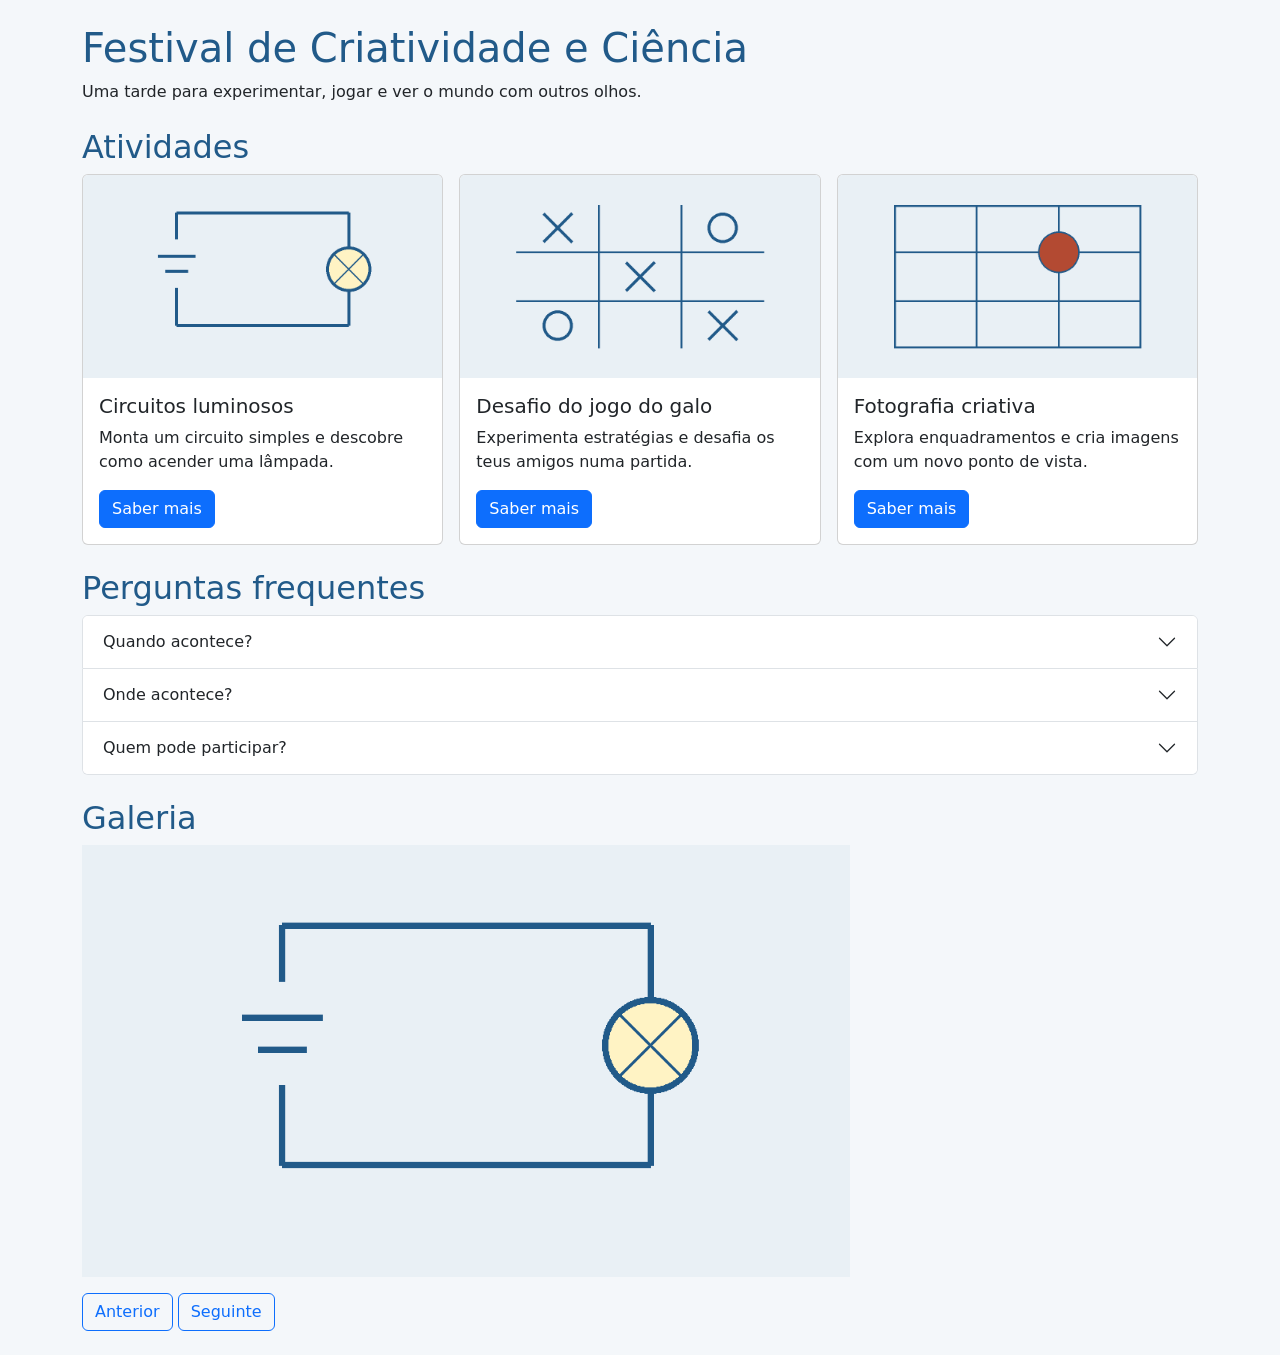
==== evento-escola/index.html @ 593dad00 "Adiciona evento-escola com cartões e carrossel Co-authored-by: Copilot <223556219+Copilot@users.nore" ====
<!doctype html>
<html lang="pt-PT">
<head>
  <meta charset="utf-8">
  <meta name="viewport" content="width=device-width, initial-scale=1">
  <title>Festival de Criatividade e Ciência</title>
<link rel="stylesheet"
  href="https://cdn.jsdelivr.net/npm/bootstrap@5.3.8/dist/css/bootstrap.min.css"
  integrity="sha384-sRIl4kxILFvY47J16cr9ZwB07vP4J8+LH7qKQnuqkuIAvNWLzeN8tE5YBujZqJLB"
  crossorigin="anonymous">
  <link rel="stylesheet" href="estilos.css">
</head>
<body>
<main class="container py-4">
  <header class="mb-4">
    <h1>Festival de Criatividade e Ciência</h1>
    <p>Uma tarde para experimentar, jogar e ver o mundo com outros olhos.</p>
  </header>
  <section aria-labelledby="tituloAtividades">
    <h2 id="tituloAtividades">Atividades</h2>
    <div class="row g-3">
<div class="col-12 col-md-4">
  <article class="card h-100">
    <img src="imagens/circuito.png" class="card-img-top img-fluid"
         alt="Esquema de uma pilha ligada a uma lâmpada.">
    <div class="card-body">
      <h3 class="card-title h5">Circuitos luminosos</h3>
      <p class="card-text">Monta um circuito simples e descobre como acender uma lâmpada.</p>
      <a href="#perguntas" class="btn btn-primary">Saber mais</a>
    </div>
  </article>
</div>
<div class="col-12 col-md-4">
  <article class="card h-100">
    <img src="imagens/jogo.png" class="card-img-top img-fluid"
         alt="Grelha de um jogo do galo com cruzes e círculos.">
    <div class="card-body">
      <h3 class="card-title h5">Desafio do jogo do galo</h3>
      <p class="card-text">Experimenta estratégias e desafia os teus amigos numa partida.</p>
      <a href="#perguntas" class="btn btn-primary">Saber mais</a>
    </div>
  </article>
</div>
<div class="col-12 col-md-4">
  <article class="card h-100">
    <img src="imagens/enquadramento.png" class="card-img-top img-fluid"
         alt="Grelha de enquadramento com um círculo num dos cruzamentos.">
    <div class="card-body">
      <h3 class="card-title h5">Fotografia criativa</h3>
      <p class="card-text">Explora enquadramentos e cria imagens com um novo ponto de vista.</p>
      <a href="#perguntas" class="btn btn-primary">Saber mais</a>
    </div>
  </article>
</div>
    </div>
  </section>
  <section id="perguntas" class="mt-4">
    <h2>Perguntas frequentes</h2>
    <div class="accordion" id="faqEvento">
      <div class="accordion-item">
        <h3 class="accordion-header">
          <button class="accordion-button collapsed" type="button"
                  data-bs-toggle="collapse" data-bs-target="#quando"
                  aria-expanded="false" aria-controls="quando">
            Quando acontece?
          </button>
        </h3>
        <div id="quando" class="accordion-collapse collapse"
             data-bs-parent="#faqEvento">
          <div class="accordion-body">
            O festival acontece no sábado, das 14h às 17h.
          </div>
        </div>
      </div>
      <div class="accordion-item">
        <h3 class="accordion-header">
          <button class="accordion-button collapsed" type="button"
                  data-bs-toggle="collapse" data-bs-target="#onde"
                  aria-expanded="false" aria-controls="onde">
            Onde acontece?
          </button>
        </h3>
        <div id="onde" class="accordion-collapse collapse"
             data-bs-parent="#faqEvento">
          <div class="accordion-body">
            Na Escola Básica Horizonte, entre as salas e o pátio.
          </div>
        </div>
      </div>
      <div class="accordion-item">
        <h3 class="accordion-header">
          <button class="accordion-button collapsed" type="button"
                  data-bs-toggle="collapse" data-bs-target="#quem"
                  aria-expanded="false" aria-controls="quem">
            Quem pode participar?
          </button>
        </h3>
        <div id="quem" class="accordion-collapse collapse"
             data-bs-parent="#faqEvento">
          <div class="accordion-body">
            Alunos e famílias. Não é preciso ter experiência prévia.
          </div>
        </div>
      </div>
    </div>
  </section>
  <section id="galeria" class="mt-4">
    <h2>Galeria</h2>
    <div id="galeriaEvento" class="carousel slide" data-bs-interval="false"
         role="region" aria-label="Galeria do evento">
      <div class="carousel-inner">
        <div class="carousel-item active">
          <img src="imagens/circuito.png" class="d-block w-100 img-fluid"
               alt="Esquema de uma pilha ligada a uma lâmpada.">
        </div>
        <div class="carousel-item">
          <img src="imagens/jogo.png" class="d-block w-100 img-fluid"
               alt="Grelha de um jogo do galo com cruzes e círculos.">
        </div>
        <div class="carousel-item">
          <img src="imagens/enquadramento.png" class="d-block w-100 img-fluid"
               alt="Grelha de enquadramento com um círculo num dos cruzamentos.">
        </div>
      </div>
      <div class="mt-3">
        <button class="btn btn-outline-primary" type="button"
                data-bs-target="#galeriaEvento" data-bs-slide="prev">Anterior</button>
        <button class="btn btn-outline-primary" type="button"
                data-bs-target="#galeriaEvento" data-bs-slide="next">Seguinte</button>
      </div>
    </div>
  </section>
</main>
<script
  src="https://cdn.jsdelivr.net/npm/bootstrap@5.3.8/dist/js/bootstrap.bundle.min.js"
  integrity="sha384-FKyoEForCGlyvwx9Hj09JcYn3nv7wiPVlz7YYwJrWVcXK/BmnVDxM+D2scQbITxI"
  crossorigin="anonymous"></script>
</body>
</html>
---- evento-escola/estilos.css ----
body { background-color: #f4f7fa; }
h1, h2 { color: #215a89; }
#galeria { max-width: 48rem; }
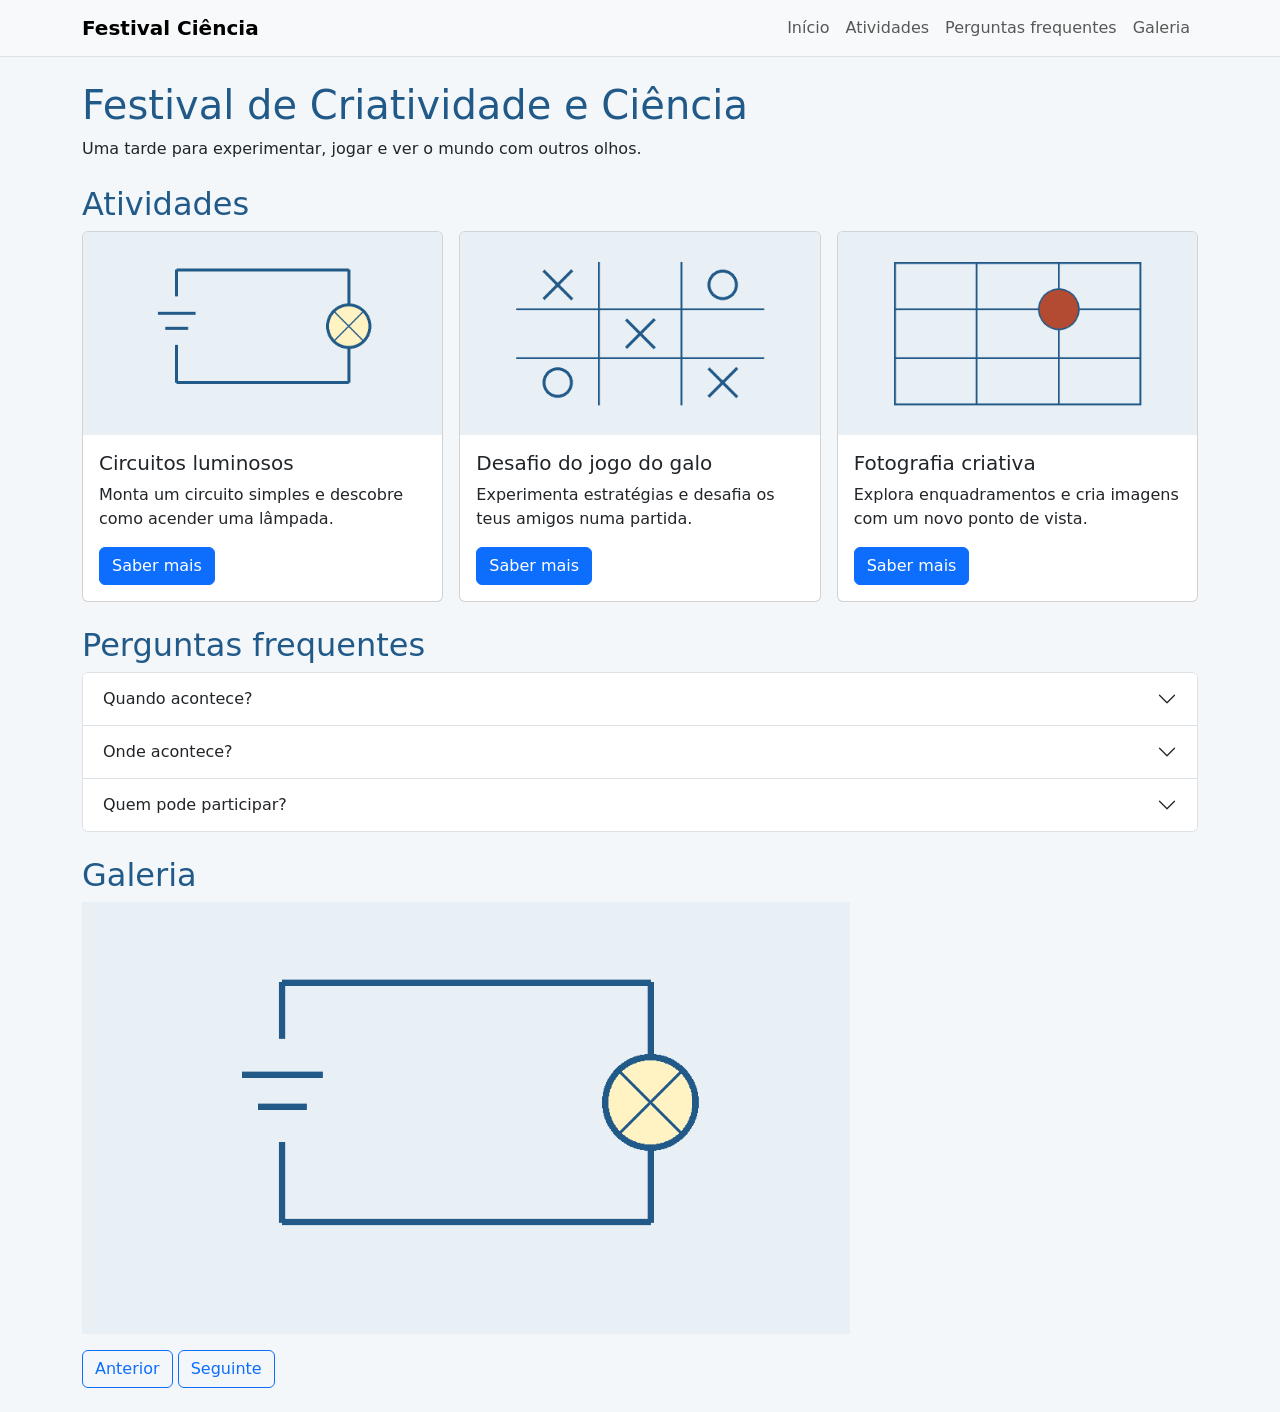
==== commit b982142a: "Adiciona navbar responsiva ao evento Co-authored-by: Copilot <223556219+Copilot@users.noreply.github" ====
--- a/evento-escola/index.html
+++ b/evento-escola/index.html
@@ -11,12 +11,39 @@
   <link rel="stylesheet" href="estilos.css">
 </head>
 <body>
+<nav class="navbar navbar-expand-lg bg-body-tertiary border-bottom"
+     aria-label="Navegação principal">
+  <div class="container">
+    <a class="navbar-brand fw-semibold" href="#inicio">Festival Ciência</a>
+    <button class="navbar-toggler" type="button" data-bs-toggle="collapse"
+            data-bs-target="#menuEvento" aria-controls="menuEvento"
+            aria-expanded="false" aria-label="Alternar navegação">
+      <span class="navbar-toggler-icon"></span>
+    </button>
+    <div class="collapse navbar-collapse" id="menuEvento">
+      <ul class="navbar-nav ms-auto">
+        <li class="nav-item">
+          <a class="nav-link" href="#inicio">Início</a>
+        </li>
+        <li class="nav-item">
+          <a class="nav-link" href="#atividades">Atividades</a>
+        </li>
+        <li class="nav-item">
+          <a class="nav-link" href="#perguntas">Perguntas frequentes</a>
+        </li>
+        <li class="nav-item">
+          <a class="nav-link" href="#galeria">Galeria</a>
+        </li>
+      </ul>
+    </div>
+  </div>
+</nav>
 <main class="container py-4">
-  <header class="mb-4">
+  <header id="inicio" class="mb-4">
     <h1>Festival de Criatividade e Ciência</h1>
     <p>Uma tarde para experimentar, jogar e ver o mundo com outros olhos.</p>
   </header>
-  <section aria-labelledby="tituloAtividades">
+  <section id="atividades" aria-labelledby="tituloAtividades">
     <h2 id="tituloAtividades">Atividades</h2>
     <div class="row g-3">
 <div class="col-12 col-md-4">
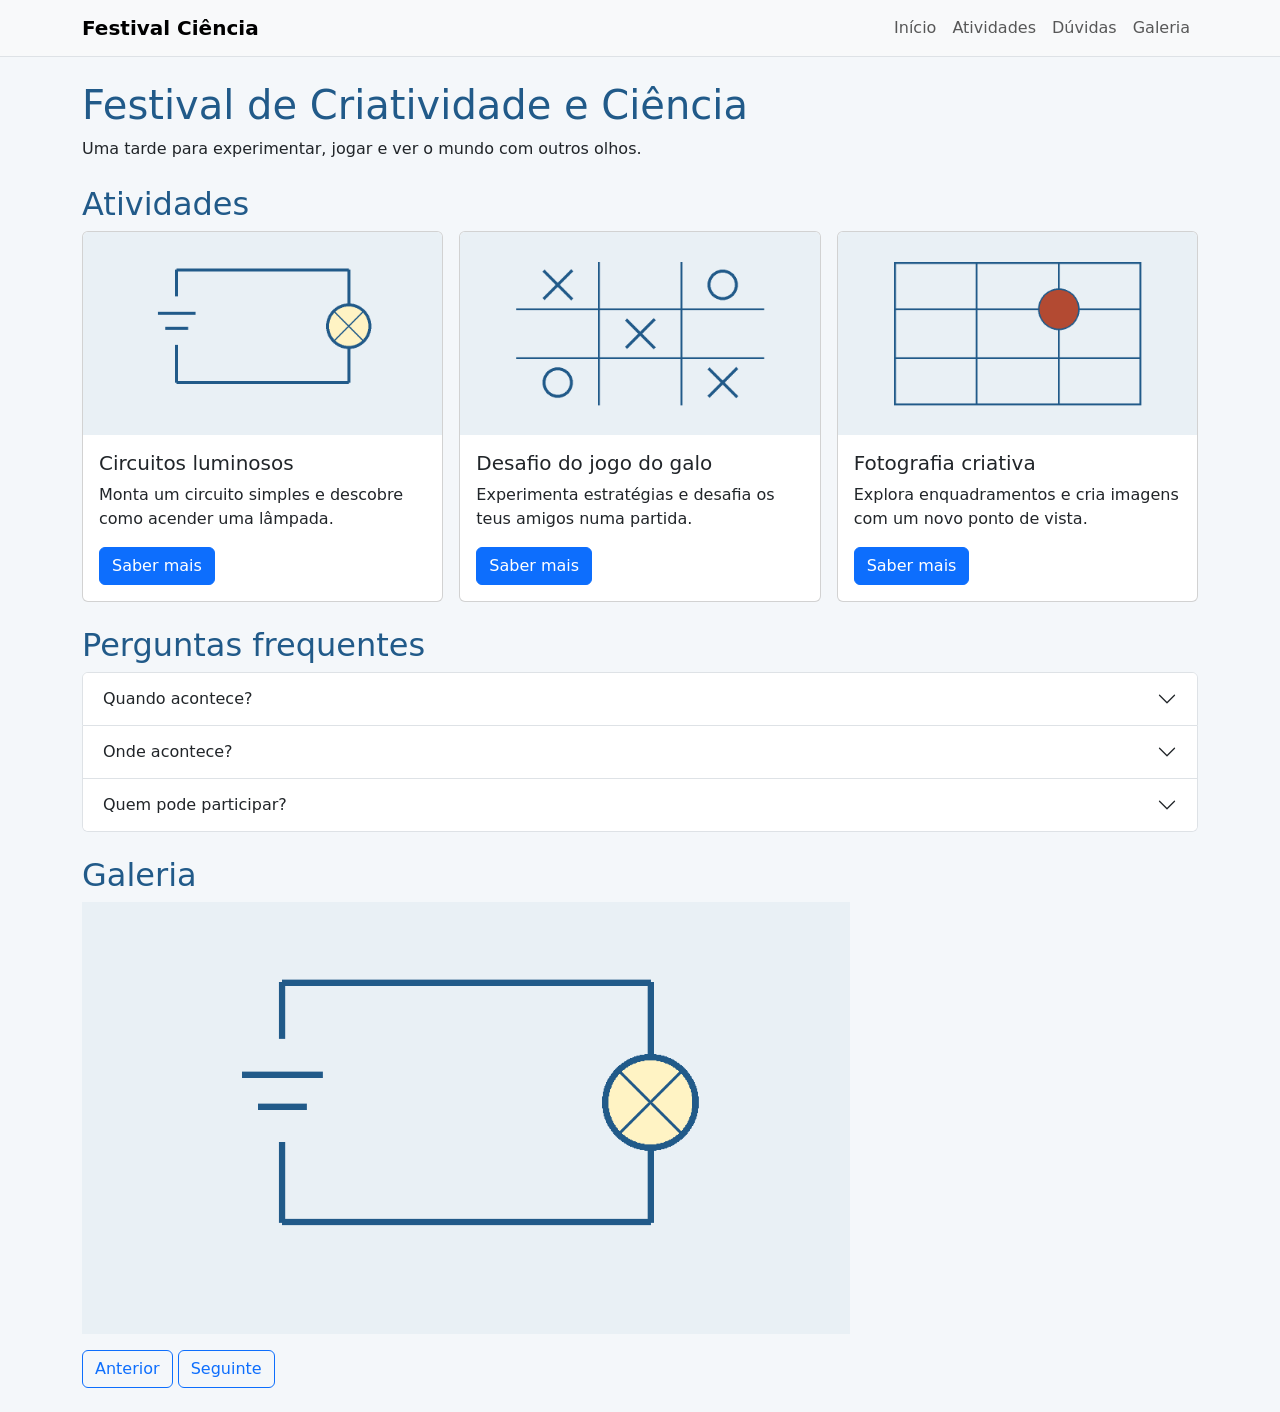
==== commit 985fb13b: "Ajusta ligação de dúvidas na navegação do evento Co-authored-by: Copilot <223556219+Copilot@users.no" ====
--- a/evento-escola/index.html
+++ b/evento-escola/index.html
@@ -29,7 +29,7 @@
           <a class="nav-link" href="#atividades">Atividades</a>
         </li>
         <li class="nav-item">
-          <a class="nav-link" href="#perguntas">Perguntas frequentes</a>
+          <a class="nav-link" href="#perguntas">Dúvidas</a>
         </li>
         <li class="nav-item">
           <a class="nav-link" href="#galeria">Galeria</a>
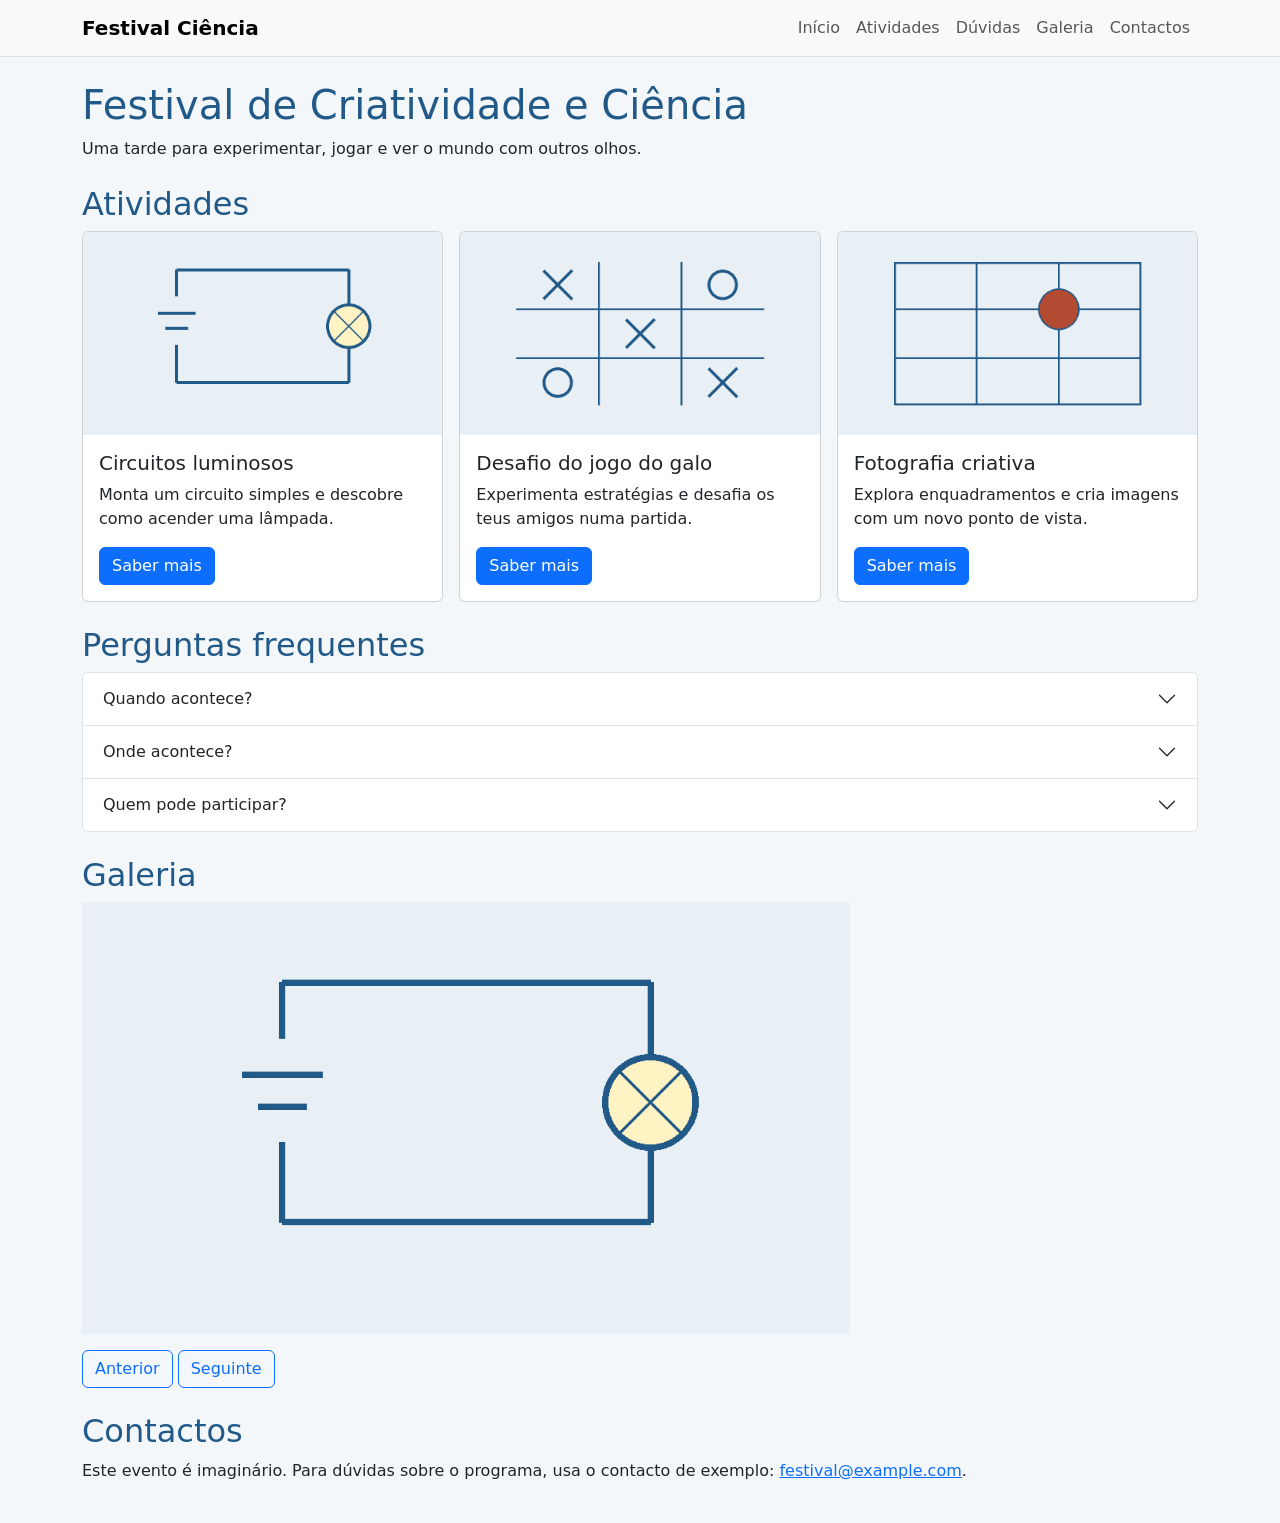
==== commit 6ed68ccc: "Adiciona secção de contactos ao evento Co-authored-by: Copilot <223556219+Copilot@users.noreply.gith" ====
--- a/evento-escola/index.html
+++ b/evento-escola/index.html
@@ -33,6 +33,9 @@
         </li>
         <li class="nav-item">
           <a class="nav-link" href="#galeria">Galeria</a>
+        </li>
+        <li class="nav-item">
+          <a class="nav-link" href="#contactos">Contactos</a>
         </li>
       </ul>
     </div>
@@ -157,6 +160,13 @@
       </div>
     </div>
   </section>
+  <section id="contactos" class="mt-4">
+    <h2>Contactos</h2>
+    <p>
+      Este evento é imaginário. Para dúvidas sobre o programa, usa o contacto
+      de exemplo: <a href="mailto:festival@example.com">festival@example.com</a>.
+    </p>
+  </section>
 </main>
 <script
   src="https://cdn.jsdelivr.net/npm/bootstrap@5.3.8/dist/js/bootstrap.bundle.min.js"
